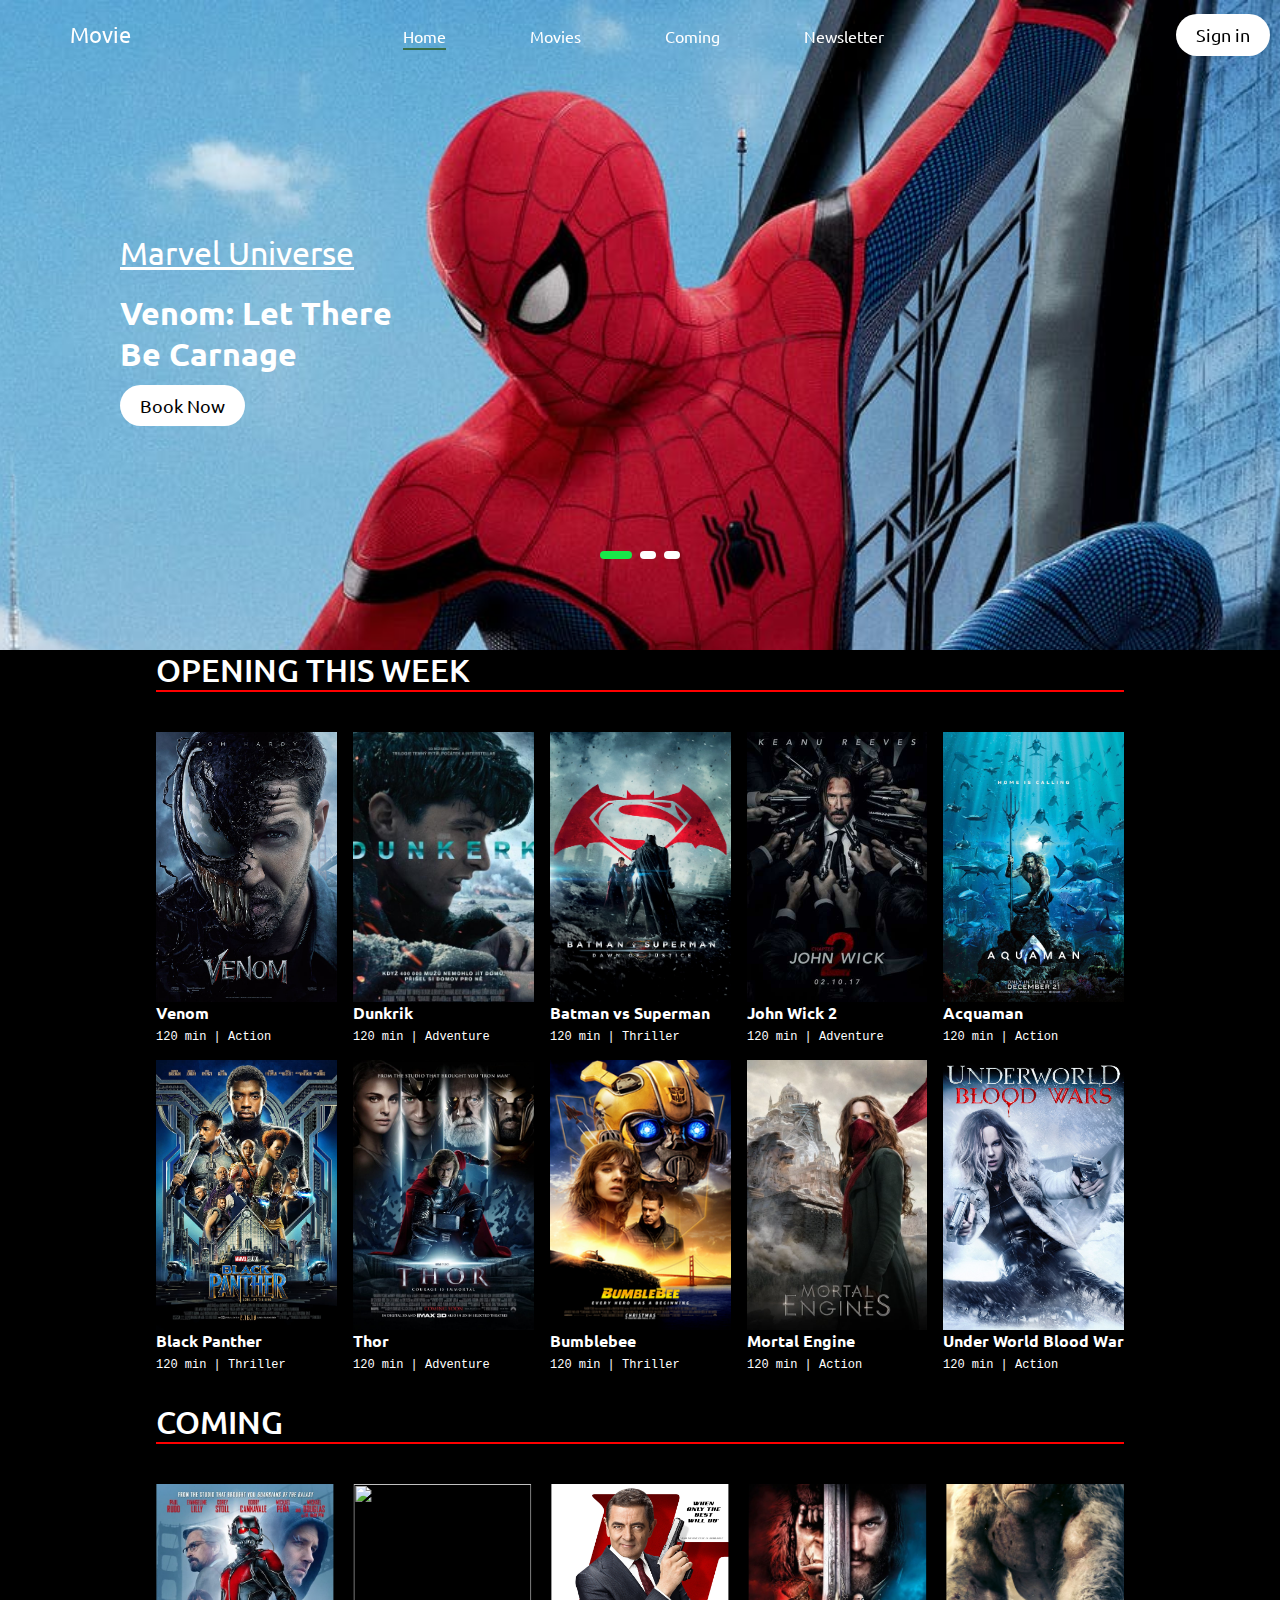
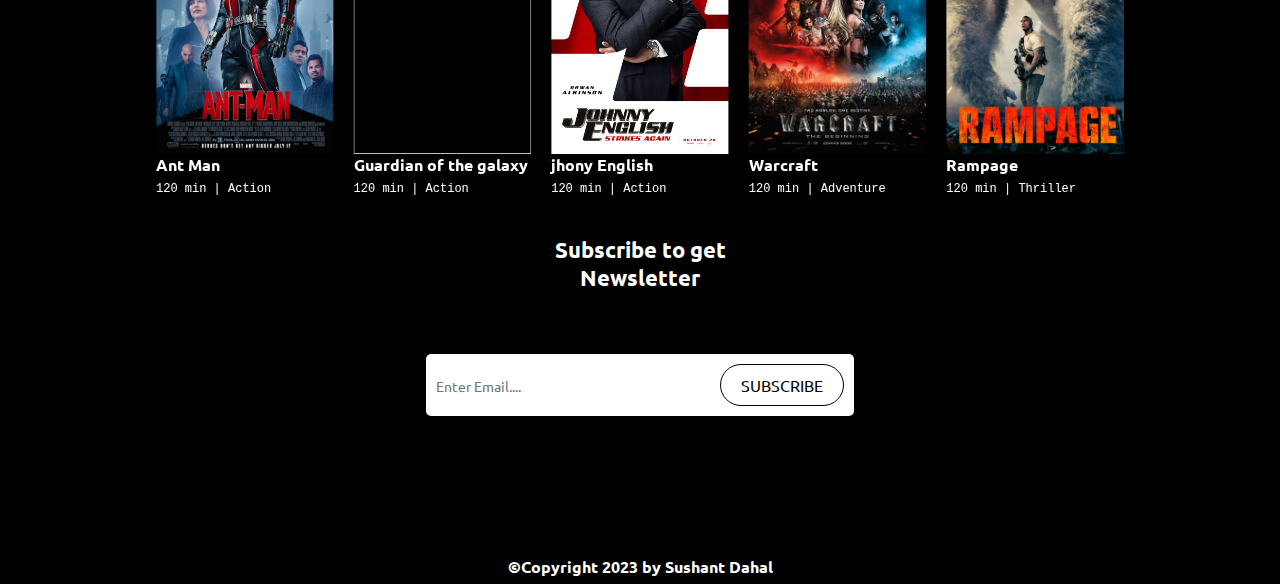
==== index.html @ f04c8787 "first commit" ====
<!DOCTYPE html>
<html lang="en">
  <head>
    <meta charset="UTF-8" />
    <meta name="viewport" content="width=device-width, initial-scale=1.0" />
    <link rel="stylesheet" href="index.css" />
    <link
      rel="stylesheet"
      href="https://cdn.jsdelivr.net/npm/swiper@9/swiper-bundle.min.css"
    />

    <script
      src="https://kit.fontawesome.com/eed0f9355e.js"
      crossorigin="anonymous"
    ></script>
    <title>Responsive Movie Website</title>
  </head>
  <body>
    <!-- <div class="container"> -->
    <header class="header">
      <div class="logo-div">
        <i class="fa-solid fa-star"></i>
        <p>Movie</p>
      </div>

      <nav>
        <ul>
          <li><a href="#home" class="home-active">Home</a></li>
          <li><a href="#movies">Movies</a></li>
          <li><a href="#coming">Coming</a></li>
          <li><a href="#newsletter">Newsletter</a></li>
        </ul>
        <i id="menu-icon" class="fa-solid fa-bars"></i>
      </nav>
      <button class="btn">Sign in</button>
    </header>
    <!-- </div> -->
    <section class="home swiper" id="home">
      <div class="swiper-wrapper">
        <div class="swiper-slide container">
          <img src="img/home3.jpg" />
          <div class="home-text">
            <span>Marvel Universe</span>
            <h1>
              Venom: Let There <br />
              Be Carnage
            </h1>
            <a href="#" class="btn">Book Now</a>
            <a href="#" class="play">
              <i class="fa-solid fa-play"></i>
            </a>
          </div>
        </div>
        <div class="swiper-slide container">
          <img src="img/home2.jpg" />
          <div class="home-text">
            <span>Marvel Universe</span>
            <h1>
              Avenger: Infinity War <br />
              Be Carnage
            </h1>
            <a href="#" class="btn">Book Now</a>
            <a href="#" class="play">
              <i class="fa-solid fa-play"></i>
            </a>
          </div>
        </div>
        <div class="swiper-slide container">
          <img src="img/home1.jpg" />
          <div class="home-text">
            <span>Marvel Universe</span>
            <h1>
              Spider-Man: Far From Home<br />
              Be Carnage
            </h1>
            <a href="#" class="btn">Book Now</a>
            <a href="#" class="play">
              <i class="fa-solid fa-play"></i>
            </a>
          </div>
        </div>
      </div>

      <div class="swiper-pagination"></div>
    </section>

    <!-- Movie section -->

    <section class="movie" id="movie">
      <h1 class="heading">Opening this week</h1>
      <div class="movie-container">
        <!-- Box 1 -->
        <div class="box">
          <div class="box-img">
            <img src="img/m1.jpg" />
          </div>
          <h3>Venom</h3>
          <span>120 min | Action</span>
        </div>
        <!-- Box 2 -->
        <div class="box">
          <div class="box-img">
            <img src="img/m2.jpg" />
          </div>
          <h3>Dunkrik</h3>
          <span>120 min | Adventure</span>
        </div>
        <!-- Box 3 -->
        <div class="box">
          <div class="box-img">
            <img src="img/m3.jpg" />
          </div>
          <h3>Batman vs Superman</h3>
          <span>120 min | Thriller</span>
        </div>
        <!-- Box 4 -->
        <div class="box">
          <div class="box-img">
            <img src="img/m4.jpg" />
          </div>
          <h3>John Wick 2</h3>
          <span>120 min | Adventure</span>
        </div>
        <!-- Box 5 -->
        <div class="box">
          <div class="box-img">
            <img src="img/m5.jpg" />
          </div>
          <h3>Acquaman</h3>
          <span>120 min | Action</span>
        </div>
        <!-- Box 6 -->
        <div class="box">
          <div class="box-img">
            <img src="img/m6.jpg" />
          </div>
          <h3>Black Panther</h3>
          <span>120 min | Thriller</span>
        </div>
        <!-- Box 7 -->
        <div class="box">
          <div class="box-img">
            <img src="img/m7.jpg" />
          </div>
          <h3>Thor</h3>
          <span>120 min | Adventure</span>
        </div>
        <!-- Box 8 -->
        <div class="box">
          <div class="box-img">
            <img src="img/m8.png" />
          </div>
          <h3>Bumblebee</h3>
          <span>120 min | Thriller</span>
        </div>
        <!-- Box 9 -->
        <div class="box">
          <div class="box-img">
            <img src="img/m9.jpg" />
          </div>
          <h3>Mortal Engine</h3>
          <span>120 min | Action</span>
        </div>
        <!-- Box 10 -->
        <div class="box">
          <div class="box-img">
            <img src="img/m10.jpg" />
          </div>
          <h3>Under World Blood War</h3>
          <span>120 min | Action</span>
        </div>
      </div>
    </section>
    <!-- Coming Movies section -->
    <section class="coming" id="coming">
      <h1 style="margin-top: 30px" class="heading">Coming</h1>
      <div class="coming-contianer swiper">
        <div class="swiper-wrapper">
          <!-- Box 1 -->
          <div class="swiper-slide box">
            <div class="box-img">
              <img src="img/coming1.jpg" />
            </div>
            <h3>jhony English</h3>
            <span>120 min | Action</span>
          </div>
          <!-- Box 2 -->
          <div class="swiper-slide box">
            <div class="box-img">
              <img src="img/coming2.jpg" />
            </div>
            <h3>Warcraft</h3>
            <span>120 min | Adventure</span>
          </div>
          <!-- Box 3 -->
          <div class="swiper-slide box">
            <div class="box-img">
              <img src="img/coming3.jpg" />
            </div>
            <h3>Rampage</h3>
            <span>120 min | Thriller</span>
          </div>
          <!-- Box 4 -->
          <div class="swiper-slide box">
            <div class="box-img">
              <img src="img/coming4.jpg" />
            </div>
            <h3>Iron lady</h3>
            <span>120 min | Adventure</span>
          </div>
          <!-- Box 5 -->
          <div class="swiper-slide box">
            <div class="box-img">
              <img src="img/coming5.jpg" />
            </div>
            <h3>Justice League</h3>
            <span>120 min | Action</span>
          </div>
          <!-- Box 6 -->
          <div class="swiper-slide box">
            <div class="box-img">
              <img src="img/coming6.jpeg" />
            </div>
            <h3>Doctor Strange</h3>
            <span>120 min | Thriller</span>
          </div>
          <!-- Box 7 -->
          <div class="swiper-slide box">
            <div class="box-img">
              <img src="img/coming7.jpg" />
            </div>
            <h3>Captain Marvel</h3>
            <span>120 min | Adventure</span>
          </div>
          <!-- Box 8 -->
          <div class="swiper-slide box">
            <div class="box-img">
              <img src="img/coming8.jpg" />
            </div>
            <h3>Black Widow</h3>
            <span>120 min | Thriller</span>
          </div>
          <!-- Box 9 -->
          <div class="swiper-slide box">
            <div class="box-img">
              <img src="img/coming9.jpg" />
            </div>
            <h3>Ant Man</h3>
            <span>120 min | Action</span>
          </div>
          <!-- Box 10 -->
          <div class="swiper-slide box">
            <div class="box-img">
              <img src="img/coming10.jpg" />
            </div>
            <h3>Guardian of the galaxy</h3>
            <span>120 min | Action</span>
          </div>
        </div>
      </div>
    </section>
    <section class="newsletter" id="newsletter">
      <h2>
        Subscribe to get <br />
        Newsletter
      </h2>
      <form action="">
        <input
          type="email"
          class="email"
          placeholder="Enter Email...."
          required
        />
        <input type="submit" value="Subscribe" class="btn" />
      </form>
    </section>
    <section class="footer">
      <div class="social">
        <a href="https://www.facebook.com/sushant.sushantdahal.5/">
          <i class="fa-brands fa-facebook fa-beat" style="color: #0a60f5"></i
        ></a>

        <a href="https://www.instagram.com/"
          ><i class="fa-brands fa-instagram fa-beat" style="color: #e4405f"></i
        ></a>
        <a href="https://github.com/settings/profile">
          <i class="fa-brands fa-github fa-beat"></i
        ></a>
        <a href=""
          ><i class="fa-brands fa-whatsapp fa-beat" style="color: #0e992c"></i
        ></a>
      </div>
    </section>
    <div class="copyright">
      <h4>©Copyright 2023 by Sushant Dahal</h4>
    </div>

    <script src="https://cdn.jsdelivr.net/npm/swiper@9/swiper-bundle.min.js"></script>
    <script src="index.js"></script>
  </body>
</html>
---- index.css ----
@import url("https://fonts.googleapis.com/css2?family=Cedarville+Cursive&family=Ubuntu:wght@700&display=swap");
* {
  font-family: "Ubuntu", sans-serif;
  margin: 0;
  padding: 0;
  box-sizing: border-box;
  text-decoration: none;
  scroll-behavior: smooth;
}
body {
  background-color: black;
}

header {
  display: flex;
  position: fixed;
  width: 100%;
  align-items: center;
  /* margin-left: 70px; */
  padding: 10px;
  z-index: 1000;
  color: white;
  /* background-color: red; */
}

nav {
  text-align: center;
  flex: 1;

  /* background-color: white; */
  padding: 10px 0;
  /* border-radius: 20px; */
  border: none;
  margin: 0 60px;
  /* box-shadow: 1px 10px 60px #18e749; */
  cursor: pointer;
}
nav ul {
  display: inline-block;
}
nav ul li {
  display: inline-block;
  position: relative;
  margin: 0 40px;
}
nav a::after {
  content: "";
  width: 0;
  height: 2px;
  background-color: rgb(56, 109, 72);
  position: absolute;
  bottom: -4px;
  left: 0;
  transition: 0.4s all linear;
}
nav a:hover::after,
nav .home-active::after {
  width: 100%;
}
a {
  font-size: 1rem;
  color: white;
}
#menu-icon {
  font-size: 22px;
  visibility: hidden;
}
header i {
  font-size: 1rem;
  margin-right: 20px;
  padding-left: 20px;
}

.btn {
  padding: 10px 20px;
  outline: 0;
  border: none;
  color: black;
  font-size: 18px;
  border-radius: 30px;
  background-color: #fff;
  cursor: pointer;
  transition: 0.5s;
}
.btn:hover {
  background-color: black;
  color: white;
  transition: 0.5s;
}

.logo-div {
  display: flex;

  padding: 1px 20px;
  justify-content: center;
  align-items: center;
  font-size: 22px;
}

.container {
  max-width: 100%;
  position: relative;
  min-height: 650px;
  background-color: rgba(2, 3, 7, 0.4);
  display: flex;
  align-items: center;
}

.container img {
  width: 100%;
  height: 110vh;
  position: absolute;
  object-position: center;
  object-fit: cover;
  overflow: hidden;
  z-index: -1;
}
.home-text {
  position: absolute;
  top: 50%;
  left: 20%;
  transform: translate(-50%, -50%);
  color: white;
}
.home-text span {
  font-size: 25px;
  text-decoration: underline;
  font-size: 2rem;
}
.home-text i {
  color: #fff;
}
.home-text h1 {
  padding: 10px 0;
  margin: 10px 0;
}

.swiper-pagination-bullet {
  height: 8px !important;
  width: 16px !important;
  border-radius: 20px !important;
  opacity: 1 !important;
  background-color: #fff !important;
  margin-bottom: 80px !important;
}
.swiper-pagination-bullet-active {
  width: 2rem !important;
  background-color: #18e749 !important;
}

.heading {
  color: #fff;
  max-width: 968px;
  border-bottom: 2px solid red;
  margin: 0 auto 40px;
  font-weight: 500;
  text-transform: uppercase;
}

.movie-container {
  max-width: 968px;
  margin: 0 auto;
  display: grid;
  grid-template-columns: repeat(auto-fit, minmax(180px, auto));
  gap: 1rem;
  margin-top: 2rem;
}

.box .box-img {
  width: 100%;
  height: 270px;
}

.box .box-img img {
  width: 100%;
  height: 100%;
  object-fit: cover;
  transition: 0.5s;
}
.box .box-img img:hover {
  transform: translateY(-10px);
  transition: 0.5s;
}
.box h3 {
  font-size: 16px;
  color: white;
}

.box span {
  font-size: 12px;
  font-family: monospace;
  color: white;
}

.coming-contianer {
  max-width: 968px;
  margin-left: auto;
  margin-right: auto;
  display: grid;
  gap: 1rem;
  margin-bottom: 40px;
}
.coming-contianer .box .box-img img:hover {
  transform: translateY(0);
}

.newsletter {
  max-width: 968px;
  margin: 0 auto;
  display: flex;
  flex-direction: column;
  align-items: center;
  justify-content: center;
  row-gap: 2rem;
}
.newsletter h2 {
  color: white;
  font-size: 1.4rem;
  text-align: center;
  font-weight: 600;
}

.newsletter form {
  background-color: #fff;
  padding: 10px;
  margin-bottom: 30px;
  border-radius: 5px;
  margin-top: 30px;
}
.newsletter form input {
  border: none;
  outline: none;
  font-size: 2rem;
}
.newsletter form .email {
  width: 280px;
  font-size: 1rem;
}
.newsletter .btn {
  border: 1px solid black;
  font-size: 1rem;
  text-transform: uppercase;
  cursor: pointer;
}
.newsletter form .email::placeholder {
  font-size: 0.9rem;
}

.footer {
  max-width: 968px;
  margin: 0 auto;
  text-align: center;
  margin-top: 30px;
  display: flex;
  flex-direction: column;
  padding: 20px 0;
}
.footer .social i {
  margin-left: 30px;
  font-size: 1.5rem;
  padding: 10px;
  color: white;
  border-radius: 50%;
  transition: 0.5s;
}
.footer .social i:hover {
  background-color: white;
  transition: 0.5s;
  color: black;
}

.copyright {
  color: white;
  max-width: 968px;
  text-align: center;

  margin: 10px auto;
}

/* Header backgroundn Color */

header.shadow {
  background-color: rgb(229, 226, 226);
}
header.shadow .logo-div {
  color: black;
}
header.shadow a {
  color: black;
}

/* Scrool Bar */
html::-webkit-scrollbar {
  width: 0.3rem;
  background-color: rgb(236, 184, 184);
}
html::-webkit-scrollbar-thumb {
  background-color: red;
  border-radius: 20px;
}

@media (max-width: 980px) {
  nav {
    background-color: red;
    margin: 0 20px;
    padding: 0;
  }
  nav ul li {
    display: inline-block;
    position: relative;
    margin: 0 20px;
  }
  #menu-icon {
    font-size: 22px;
    visibility: visible;
  }
}
@media (max-width: 900px) {
  .home-text {
    left: 30%;
  }
}
@media (max-width: 580px) {
  .home-text {
    left: 35%;
  }
}
@media (max-width: 805px) {
  #menu-icon {
    font-size: 22px;
    visibility: visible;
    font-size: 2rem;
  }
  nav ul {
    width: 80%;
    display: inline-block;
    position: absolute;
    top: 60px;
    right: 1%;
    margin: 0 40px;
    background-color: #18e749;
  }
  nav ul li {
    display: inline-block;
    margin-top: 20px;
  }
}
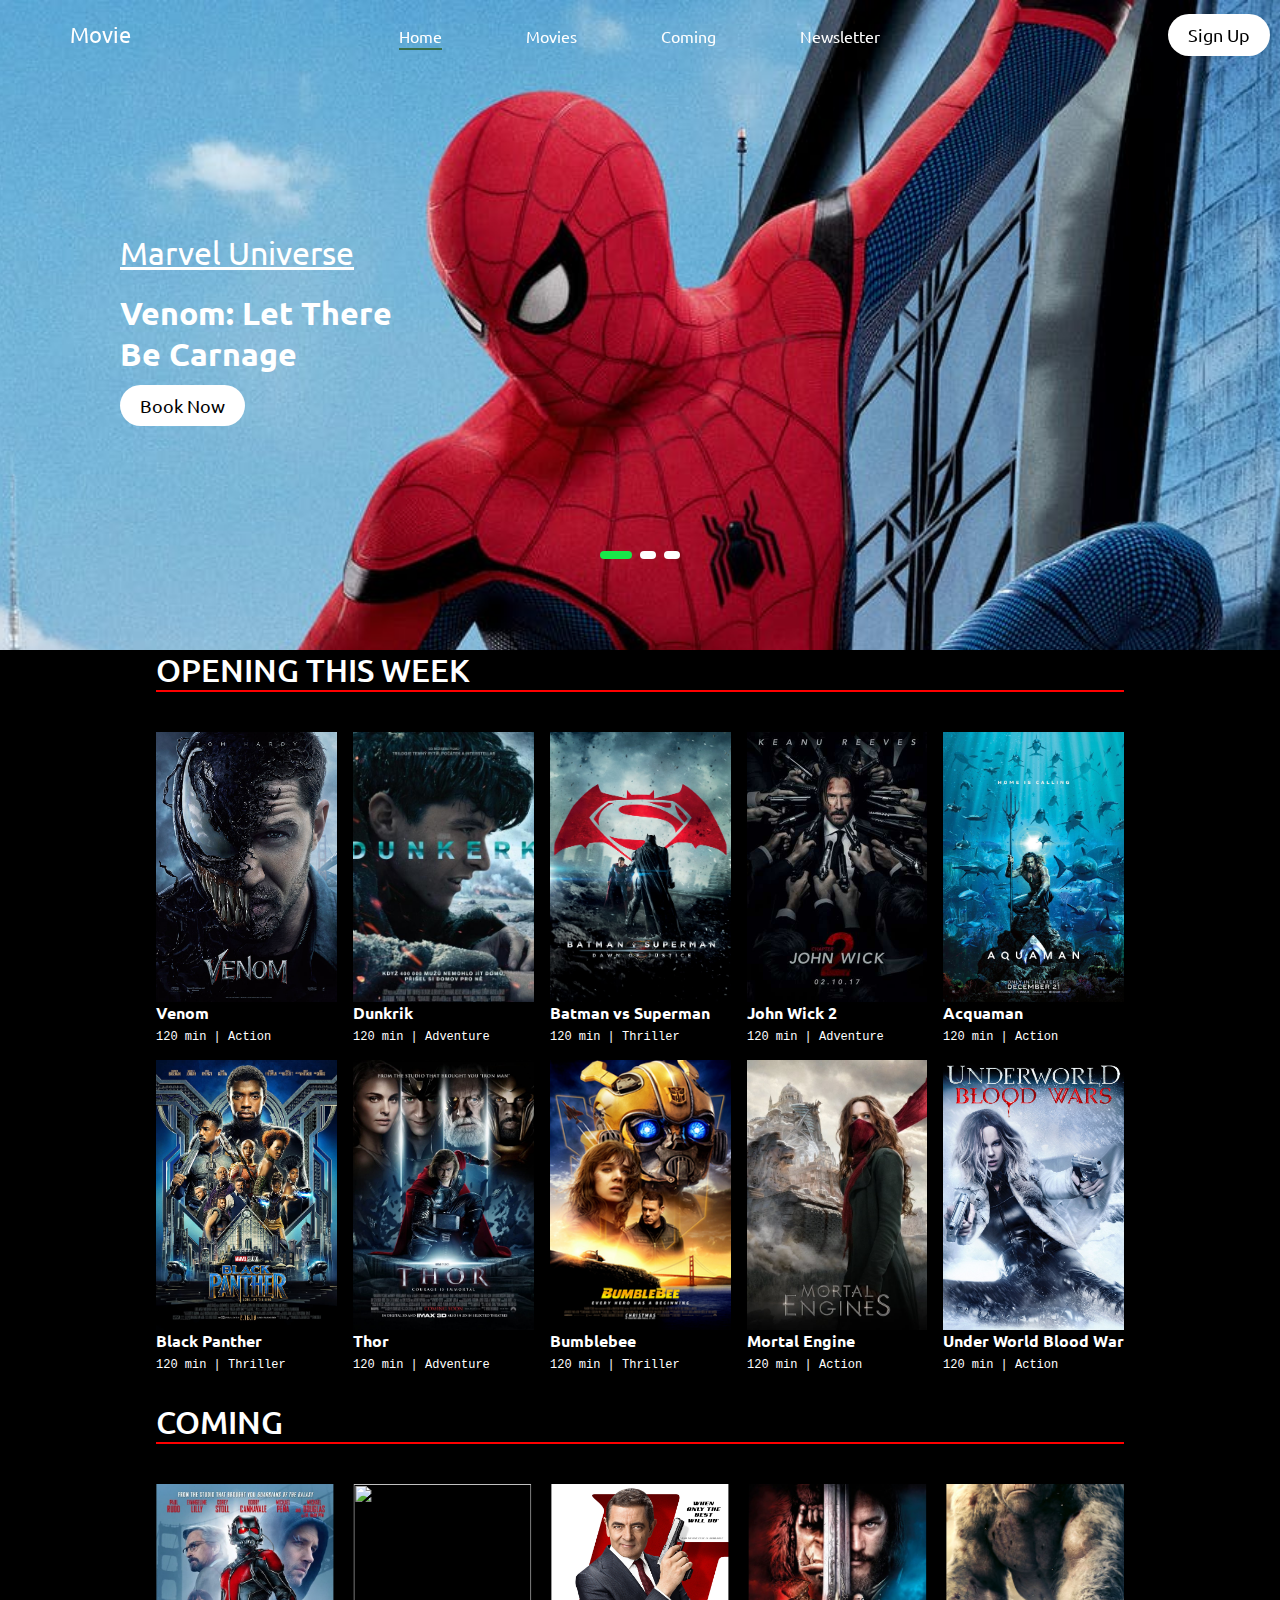
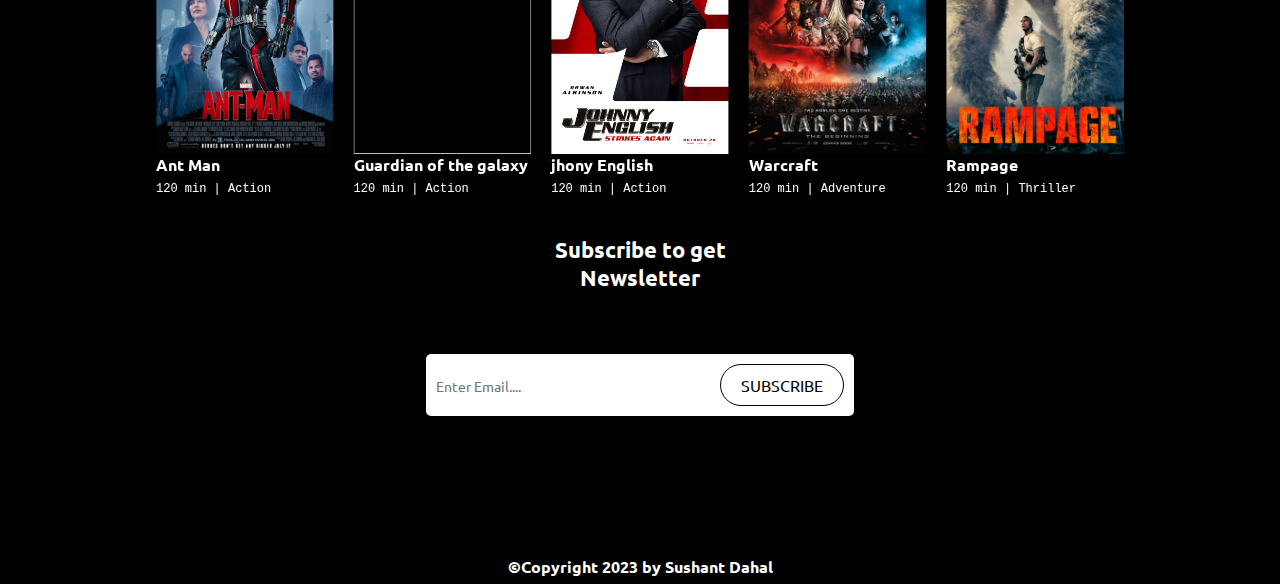
==== commit eed5577a: "Sing up form added" ====
--- a/index.html
+++ b/index.html
@@ -24,15 +24,15 @@
       </div>
 
       <nav>
-        <ul>
+        <ul id="menuItems">
           <li><a href="#home" class="home-active">Home</a></li>
           <li><a href="#movies">Movies</a></li>
           <li><a href="#coming">Coming</a></li>
           <li><a href="#newsletter">Newsletter</a></li>
         </ul>
-        <i id="menu-icon" class="fa-solid fa-bars"></i>
+        <i id="menu-icon" class="fa-solid fa-bars" onclick="Menu()"></i>
       </nav>
-      <button class="btn">Sign in</button>
+      <a class="btn" href="login.html">Sign Up</a>
     </header>
     <!-- </div> -->
     <section class="home swiper" id="home">
--- a/index.css
+++ b/index.css
@@ -43,6 +43,7 @@
   position: relative;
   margin: 0 40px;
 }
+
 nav a::after {
   content: "";
   width: 0;
@@ -57,7 +58,7 @@
 nav .home-active::after {
   width: 100%;
 }
-a {
+nav a {
   font-size: 1rem;
   color: white;
 }
@@ -301,7 +302,6 @@
 
 @media (max-width: 980px) {
   nav {
-    background-color: red;
     margin: 0 20px;
     padding: 0;
   }
@@ -309,10 +309,6 @@
     display: inline-block;
     position: relative;
     margin: 0 20px;
-  }
-  #menu-icon {
-    font-size: 22px;
-    visibility: visible;
   }
 }
 @media (max-width: 900px) {
@@ -332,16 +328,29 @@
     font-size: 2rem;
   }
   nav ul {
-    width: 80%;
+    width: 25%;
     display: inline-block;
     position: absolute;
     top: 60px;
-    right: 1%;
+    right: 24%;
     margin: 0 40px;
-    background-color: #18e749;
+    background-color: gray;
+    overflow: hidden;
+    transition: 1s;
   }
   nav ul li {
-    display: inline-block;
+    display: block;
     margin-top: 20px;
   }
-}
+  nav ul li a {
+    display: block;
+    margin-bottom: 20px;
+  }
+}
+
+@media (max-width: 460px) {
+  .newsletter form .email {
+    width: 200px;
+    font-size: 1rem;
+  }
+}
